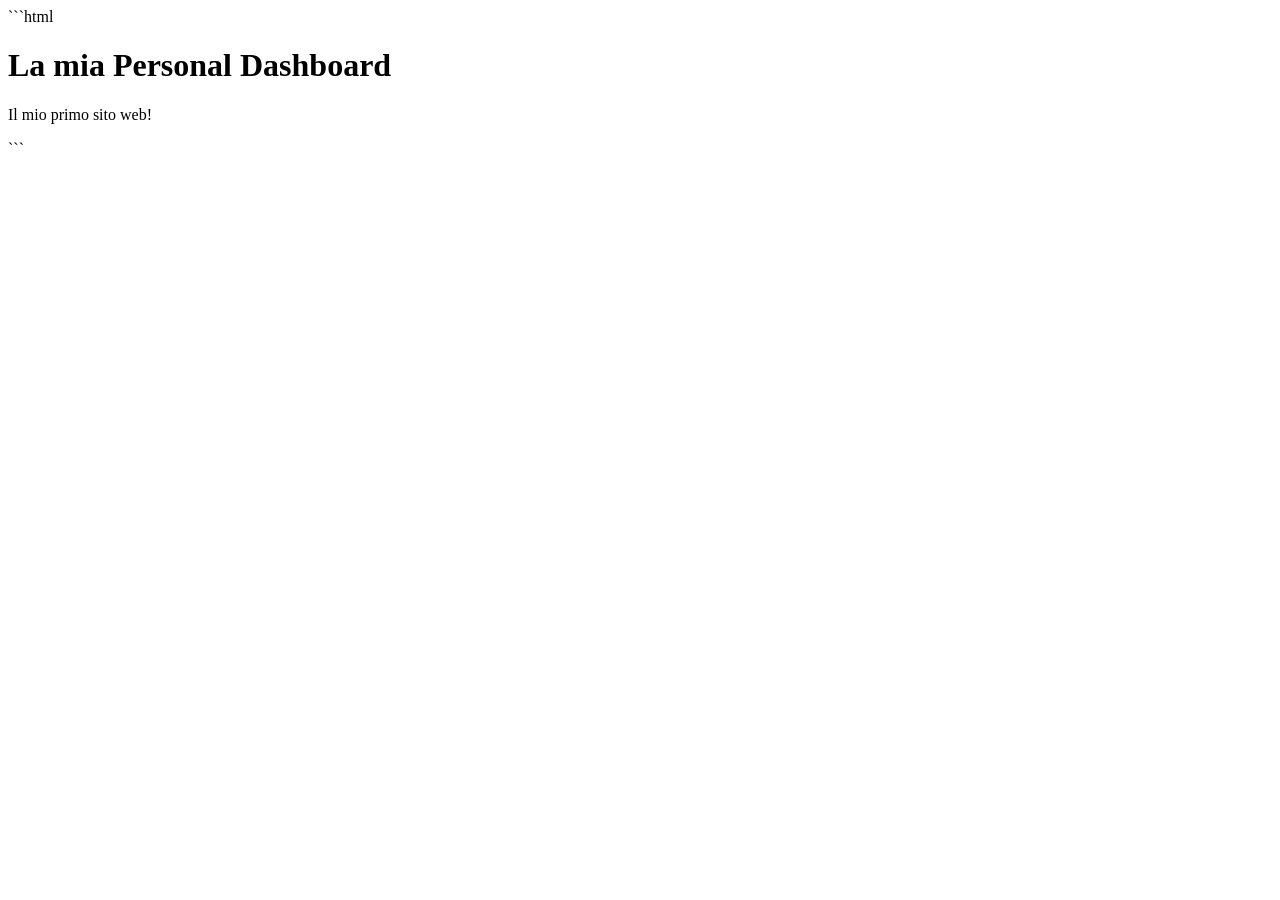
==== index.html @ 303d6ec5 "Create initial HTML page Create initial HTML page" ====
```html
<!DOCTYPE html>
<html lang="it">
<head>
    <meta charset="UTF-8">
    <meta name="viewport" content="width=device-width, initial-scale=1.0">
    <title>Personal Dashboard</title>
</head>

<body>
    <h1>La mia Personal Dashboard</h1>

    <p>Il mio primo sito web!</p>
</body>
</html>
```
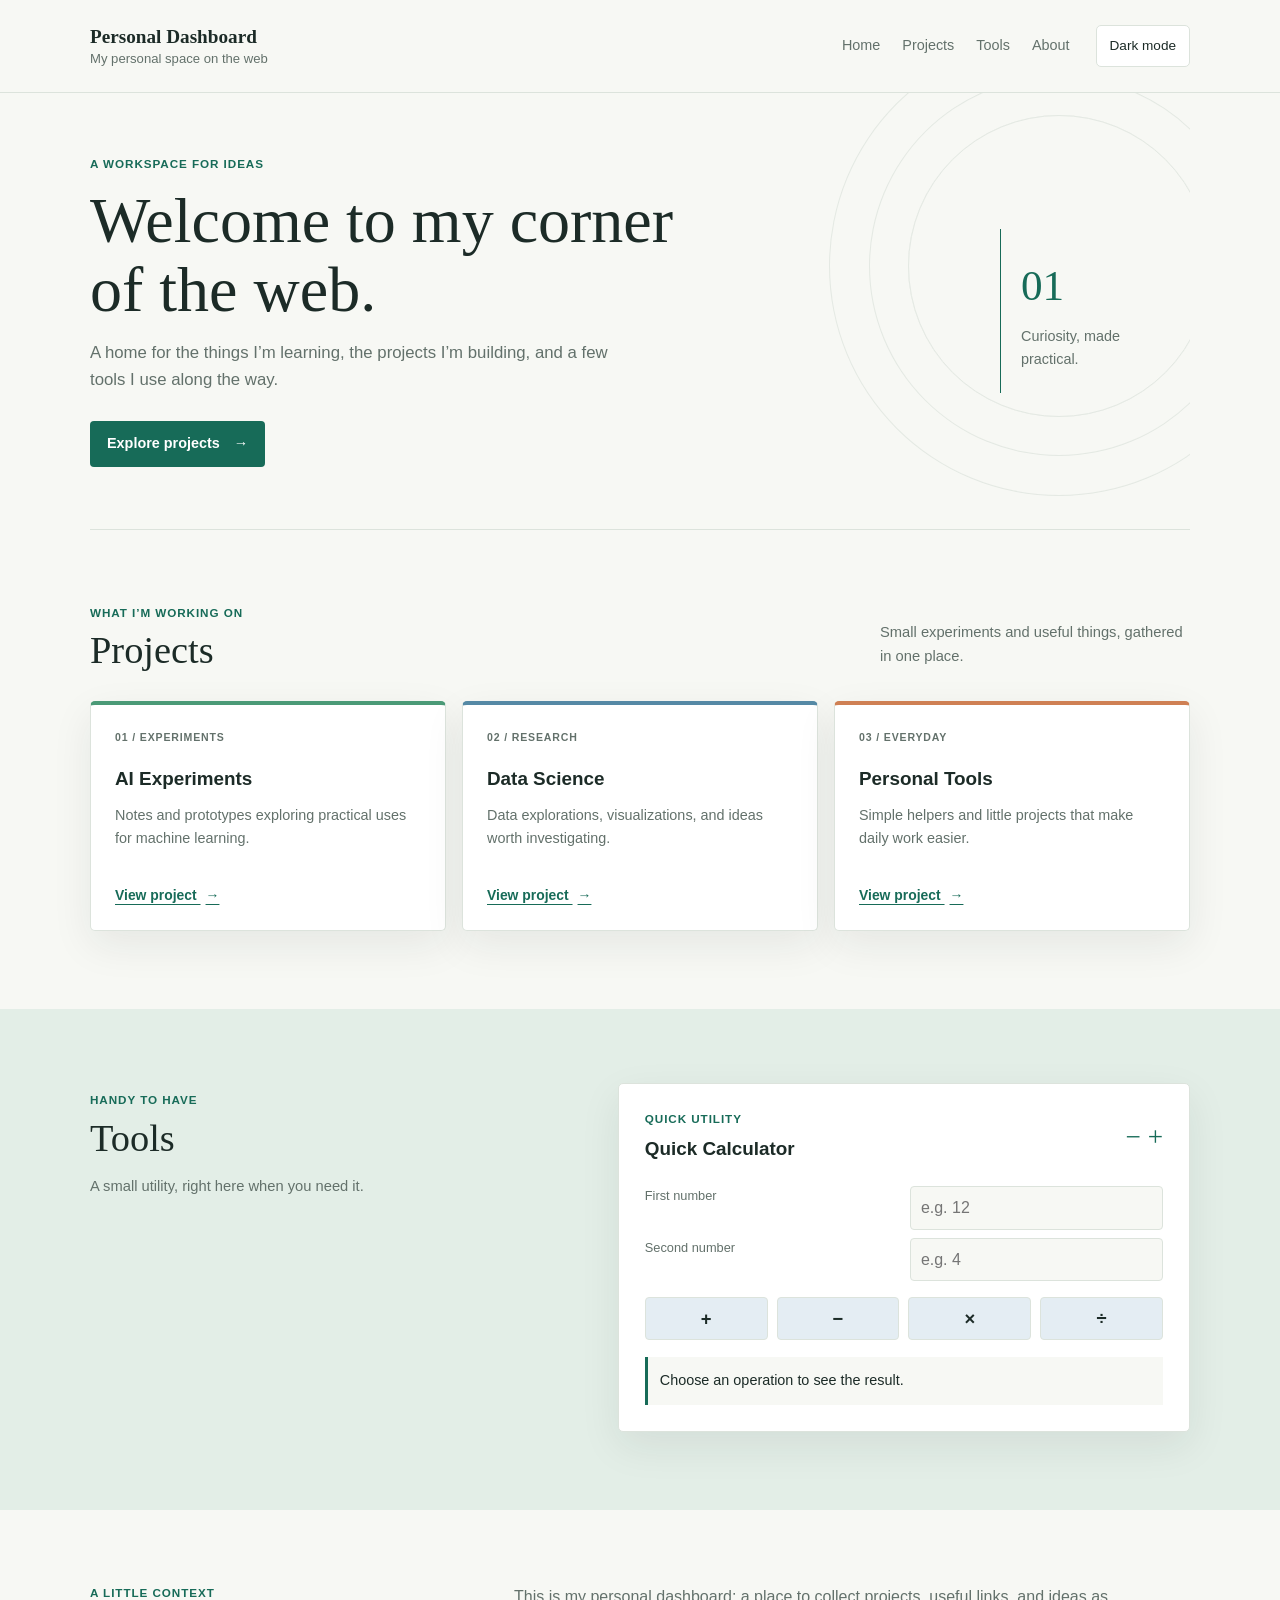
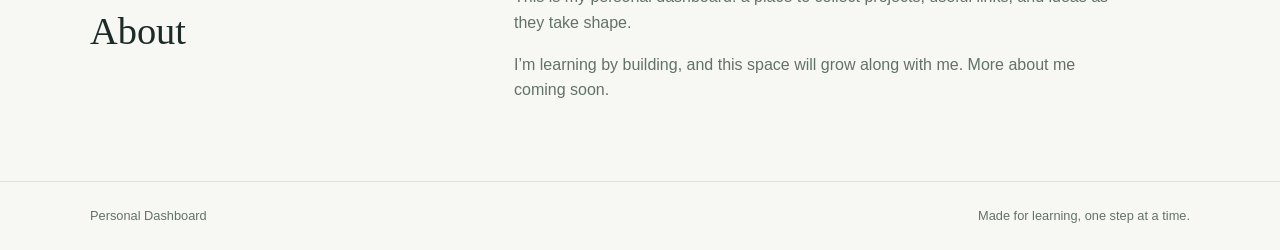
==== commit cc8aacde: "Add personal dashboard landing page Introduces a polished personal dashboard landing page with proje" ====
--- a/index.html
+++ b/index.html
@@ -1,16 +1,134 @@
-```html
 <!DOCTYPE html>
-<html lang="it">
+<html lang="en">
 <head>
     <meta charset="UTF-8">
     <meta name="viewport" content="width=device-width, initial-scale=1.0">
+    <meta name="description" content="A personal space for projects, useful tools, and notes.">
     <title>Personal Dashboard</title>
+    <link rel="stylesheet" href="style.css">
+    <script src="script.js" defer></script>
 </head>
+<body>
+    <header class="site-header">
+        <div class="header-inner">
+            <a class="brand" href="#home" aria-label="Personal Dashboard home">
+                <span class="brand-title">Personal Dashboard</span>
+                <span class="brand-subtitle">My personal space on the web</span>
+            </a>
 
-<body>
-    <h1>La mia Personal Dashboard</h1>
+            <div class="header-actions">
+                <nav class="site-nav" aria-label="Main navigation">
+                    <a href="#home">Home</a>
+                    <a href="#projects">Projects</a>
+                    <a href="#tools">Tools</a>
+                    <a href="#about">About</a>
+                </nav>
+                <button class="theme-toggle" id="theme-toggle" type="button" aria-pressed="false">
+                    Dark mode
+                </button>
+            </div>
+        </div>
+    </header>
 
-    <p>Il mio primo sito web!</p>
+    <main>
+        <section class="hero section-wrap" id="home" aria-labelledby="welcome-title">
+            <div class="hero-copy">
+                <p class="eyebrow">A workspace for ideas</p>
+                <h1 id="welcome-title">Welcome to my corner of the web.</h1>
+                <p class="hero-description">
+                    A home for the things I’m learning, the projects I’m building, and a few tools I use along the way.
+                </p>
+                <a class="button button-primary" href="#projects">Explore projects <span aria-hidden="true">&#8594;</span></a>
+            </div>
+            <div class="hero-note" aria-label="Dashboard note">
+                <span class="note-mark" aria-hidden="true">01</span>
+                <p>Curiosity, made practical.</p>
+            </div>
+        </section>
+
+        <section class="content-section section-wrap" id="projects" aria-labelledby="projects-title">
+            <div class="section-heading">
+                <div>
+                    <p class="eyebrow">What I’m working on</p>
+                    <h2 id="projects-title">Projects</h2>
+                </div>
+                <p class="section-intro">Small experiments and useful things, gathered in one place.</p>
+            </div>
+
+            <div class="project-grid">
+                <article class="project-card project-card-green">
+                    <span class="project-number">01 / EXPERIMENTS</span>
+                    <h3>AI Experiments</h3>
+                    <p>Notes and prototypes exploring practical uses for machine learning.</p>
+                    <a class="text-link" href="#projects" aria-label="View AI Experiments project">View project <span aria-hidden="true">&#8594;</span></a>
+                </article>
+                <article class="project-card project-card-blue">
+                    <span class="project-number">02 / RESEARCH</span>
+                    <h3>Data Science</h3>
+                    <p>Data explorations, visualizations, and ideas worth investigating.</p>
+                    <a class="text-link" href="#projects" aria-label="View Data Science project">View project <span aria-hidden="true">&#8594;</span></a>
+                </article>
+                <article class="project-card project-card-peach">
+                    <span class="project-number">03 / EVERYDAY</span>
+                    <h3>Personal Tools</h3>
+                    <p>Simple helpers and little projects that make daily work easier.</p>
+                    <a class="text-link" href="#projects" aria-label="View Personal Tools project">View project <span aria-hidden="true">&#8594;</span></a>
+                </article>
+            </div>
+        </section>
+
+        <section class="content-section tools-section" id="tools" aria-labelledby="tools-title">
+            <div class="section-wrap tools-layout">
+                <div class="section-heading tools-heading">
+                    <div>
+                        <p class="eyebrow">Handy to have</p>
+                        <h2 id="tools-title">Tools</h2>
+                    </div>
+                    <p class="section-intro">A small utility, right here when you need it.</p>
+                </div>
+
+                <div class="calculator" aria-labelledby="calculator-title">
+                    <div class="calculator-heading">
+                        <div>
+                            <p class="eyebrow">Quick utility</p>
+                            <h3 id="calculator-title">Quick Calculator</h3>
+                        </div>
+                        <span class="calculator-symbol" aria-hidden="true">&#8722; +</span>
+                    </div>
+                    <div class="calculator-inputs">
+                        <label for="first-number">First number</label>
+                        <input id="first-number" type="number" step="any" inputmode="decimal" placeholder="e.g. 12">
+                        <label for="second-number">Second number</label>
+                        <input id="second-number" type="number" step="any" inputmode="decimal" placeholder="e.g. 4">
+                    </div>
+                    <div class="operation-buttons" aria-label="Calculator operations">
+                        <button type="button" data-operation="add" aria-label="Add">+</button>
+                        <button type="button" data-operation="subtract" aria-label="Subtract">&#8722;</button>
+                        <button type="button" data-operation="multiply" aria-label="Multiply">&times;</button>
+                        <button type="button" data-operation="divide" aria-label="Divide">&divide;</button>
+                    </div>
+                    <p class="calculator-result" id="calculator-result" aria-live="polite">Choose an operation to see the result.</p>
+                </div>
+            </div>
+        </section>
+
+        <section class="content-section section-wrap about-section" id="about" aria-labelledby="about-title">
+            <div class="about-label">
+                <p class="eyebrow">A little context</p>
+                <h2 id="about-title">About</h2>
+            </div>
+            <div class="about-copy">
+                <p>This is my personal dashboard: a place to collect projects, useful links, and ideas as they take shape.</p>
+                <p>I’m learning by building, and this space will grow along with me. More about me coming soon.</p>
+            </div>
+        </section>
+    </main>
+
+    <footer class="site-footer">
+        <div class="section-wrap footer-inner">
+            <span>Personal Dashboard</span>
+            <span>Made for learning, one step at a time.</span>
+        </div>
+    </footer>
 </body>
 </html>
-```
--- a/style.css
+++ b/style.css
@@ -0,0 +1,580 @@
+:root {
+    color-scheme: light;
+    --page: #f7f8f4;
+    --surface: #ffffff;
+    --ink: #1c2b27;
+    --muted: #63716b;
+    --line: #dce3dc;
+    --accent: #176b58;
+    --accent-strong: #105644;
+    --soft-green: #e3eee7;
+    --soft-blue: #e4edf3;
+    --soft-peach: #f5e9dd;
+    --shadow: 0 14px 40px rgba(28, 43, 39, 0.08);
+}
+
+[data-theme="dark"] {
+    color-scheme: dark;
+    --page: #18221f;
+    --surface: #222f2a;
+    --ink: #edf2ed;
+    --muted: #b1beb6;
+    --line: #3b4a43;
+    --accent: #82d3b5;
+    --accent-strong: #a1e5c9;
+    --soft-green: #2b4036;
+    --soft-blue: #2b3d46;
+    --soft-peach: #483a31;
+    --shadow: 0 14px 40px rgba(0, 0, 0, 0.2);
+}
+
+* {
+    box-sizing: border-box;
+}
+
+html {
+    scroll-behavior: smooth;
+}
+
+body {
+    margin: 0;
+    background: var(--page);
+    color: var(--ink);
+    font-family: "Trebuchet MS", "Segoe UI", sans-serif;
+    line-height: 1.6;
+    transition: background-color 180ms ease, color 180ms ease;
+}
+
+a {
+    color: inherit;
+}
+
+button,
+input {
+    font: inherit;
+}
+
+button:focus-visible,
+a:focus-visible,
+input:focus-visible {
+    outline: 3px solid #e28d57;
+    outline-offset: 3px;
+}
+
+.section-wrap,
+.header-inner {
+    width: min(1100px, calc(100% - 48px));
+    margin: 0 auto;
+}
+
+.site-header {
+    border-bottom: 1px solid var(--line);
+    background: var(--page);
+}
+
+.header-inner,
+.header-actions,
+.site-nav,
+.footer-inner {
+    display: flex;
+    align-items: center;
+}
+
+.header-inner {
+    min-height: 92px;
+    justify-content: space-between;
+    gap: 24px;
+}
+
+.brand {
+    display: grid;
+    text-decoration: none;
+    line-height: 1.3;
+}
+
+.brand-title {
+    font-family: Georgia, "Times New Roman", serif;
+    font-size: 1.2rem;
+    font-weight: 700;
+}
+
+.brand-subtitle {
+    color: var(--muted);
+    font-size: 0.82rem;
+}
+
+.header-actions {
+    gap: 26px;
+}
+
+.site-nav {
+    gap: 22px;
+}
+
+.site-nav a {
+    color: var(--muted);
+    font-size: 0.9rem;
+    text-decoration: none;
+}
+
+.site-nav a:hover,
+.site-nav a:focus-visible {
+    color: var(--accent);
+}
+
+.theme-toggle {
+    padding: 9px 13px;
+    border: 1px solid var(--line);
+    border-radius: 5px;
+    background: var(--surface);
+    color: var(--ink);
+    cursor: pointer;
+    font-size: 0.85rem;
+}
+
+.theme-toggle:hover {
+    border-color: var(--accent);
+}
+
+.hero {
+    position: relative;
+    display: flex;
+    min-height: 400px;
+    align-items: center;
+    justify-content: space-between;
+    gap: 48px;
+    overflow: hidden;
+    padding-top: 62px;
+    padding-bottom: 62px;
+    border-bottom: 1px solid var(--line);
+}
+
+.hero::after {
+    position: absolute;
+    z-index: -1;
+    top: 22px;
+    right: -20px;
+    width: 300px;
+    height: 300px;
+    border: 1px solid var(--line);
+    border-radius: 50%;
+    box-shadow: 0 0 0 38px var(--page), 0 0 0 39px var(--line), 0 0 0 78px var(--page), 0 0 0 79px var(--line);
+    content: "";
+    opacity: 0.7;
+}
+
+.hero-copy {
+    max-width: 660px;
+}
+
+.eyebrow,
+.project-number {
+    margin: 0 0 12px;
+    color: var(--accent);
+    font-size: 0.73rem;
+    font-weight: 700;
+    letter-spacing: 0.08em;
+    text-transform: uppercase;
+}
+
+h1,
+h2,
+h3,
+p {
+    margin-top: 0;
+}
+
+h1,
+h2,
+.about-label h2 {
+    font-family: Georgia, "Times New Roman", serif;
+    font-weight: 500;
+}
+
+h1 {
+    max-width: 650px;
+    margin-bottom: 16px;
+    font-size: clamp(2.6rem, 5vw, 4.4rem);
+    line-height: 1.08;
+}
+
+.hero-description {
+    max-width: 540px;
+    margin-bottom: 27px;
+    color: var(--muted);
+    font-size: 1.05rem;
+}
+
+.button {
+    display: inline-flex;
+    min-height: 46px;
+    align-items: center;
+    gap: 14px;
+    padding: 0 17px;
+    border-radius: 4px;
+    font-size: 0.9rem;
+    font-weight: 700;
+    text-decoration: none;
+}
+
+.button-primary {
+    background: var(--accent);
+    color: #fff;
+}
+
+[data-theme="dark"] .button-primary {
+    color: #18221f;
+}
+
+.button-primary:hover {
+    background: var(--accent-strong);
+}
+
+.hero-note {
+    width: 190px;
+    flex: 0 0 auto;
+    padding: 22px 0 22px 20px;
+    border-left: 1px solid var(--accent);
+}
+
+.note-mark {
+    color: var(--accent);
+    font-family: Georgia, "Times New Roman", serif;
+    font-size: 2.7rem;
+}
+
+.hero-note p {
+    max-width: 130px;
+    margin: 5px 0 0;
+    color: var(--muted);
+    font-size: 0.9rem;
+}
+
+.content-section {
+    padding-top: 74px;
+    padding-bottom: 78px;
+}
+
+.section-heading {
+    display: flex;
+    align-items: end;
+    justify-content: space-between;
+    gap: 24px;
+    margin-bottom: 28px;
+}
+
+.section-heading .eyebrow,
+.about-label .eyebrow,
+.calculator-heading .eyebrow {
+    margin-bottom: 5px;
+}
+
+h2 {
+    margin-bottom: 0;
+    font-size: 2.4rem;
+    line-height: 1.2;
+}
+
+.section-intro {
+    max-width: 310px;
+    margin-bottom: 5px;
+    color: var(--muted);
+    font-size: 0.92rem;
+}
+
+.project-grid {
+    display: grid;
+    grid-template-columns: repeat(3, minmax(0, 1fr));
+    gap: 16px;
+}
+
+.project-card {
+    display: flex;
+    min-height: 230px;
+    flex-direction: column;
+    align-items: flex-start;
+    padding: 24px;
+    border: 1px solid var(--line);
+    border-radius: 5px;
+    background: var(--surface);
+    box-shadow: var(--shadow);
+}
+
+.project-card-green {
+    border-top: 4px solid #4b9a77;
+}
+
+.project-card-blue {
+    border-top: 4px solid #5589a5;
+}
+
+.project-card-peach {
+    border-top: 4px solid #cf8054;
+}
+
+.project-number {
+    margin-bottom: 18px;
+    color: var(--muted);
+    font-size: 0.66rem;
+}
+
+.project-card h3,
+.calculator h3 {
+    margin-bottom: 9px;
+    font-size: 1.18rem;
+}
+
+.project-card p {
+    margin-bottom: 22px;
+    color: var(--muted);
+    font-size: 0.9rem;
+}
+
+.text-link {
+    margin-top: auto;
+    color: var(--accent);
+    font-size: 0.87rem;
+    font-weight: 700;
+    text-decoration-thickness: 1px;
+    text-underline-offset: 4px;
+}
+
+.text-link span {
+    margin-left: 5px;
+}
+
+.tools-section {
+    background: var(--soft-green);
+}
+
+.tools-layout {
+    display: grid;
+    grid-template-columns: minmax(0, 0.8fr) minmax(360px, 1fr);
+    align-items: start;
+    gap: 70px;
+}
+
+.tools-heading {
+    display: block;
+    margin: 8px 0 0;
+}
+
+.tools-heading .section-intro {
+    margin-top: 14px;
+}
+
+.calculator {
+    padding: 26px;
+    border: 1px solid var(--line);
+    border-radius: 5px;
+    background: var(--surface);
+    box-shadow: var(--shadow);
+}
+
+.calculator-heading {
+    display: flex;
+    align-items: center;
+    justify-content: space-between;
+    margin-bottom: 22px;
+}
+
+.calculator-heading h3 {
+    margin-bottom: 0;
+}
+
+.calculator-symbol {
+    color: var(--accent);
+    font-family: Georgia, "Times New Roman", serif;
+    font-size: 1.7rem;
+}
+
+.calculator-inputs {
+    display: grid;
+    grid-template-columns: 1fr 1fr;
+    gap: 8px 12px;
+}
+
+.calculator-inputs label {
+    color: var(--muted);
+    font-size: 0.8rem;
+}
+
+.calculator-inputs input {
+    width: 100%;
+    min-width: 0;
+    min-height: 43px;
+    padding: 8px 10px;
+    border: 1px solid var(--line);
+    border-radius: 4px;
+    background: var(--page);
+    color: var(--ink);
+}
+
+.operation-buttons {
+    display: grid;
+    grid-template-columns: repeat(4, 1fr);
+    gap: 9px;
+    margin-top: 16px;
+}
+
+.operation-buttons button {
+    min-height: 43px;
+    border: 1px solid var(--line);
+    border-radius: 4px;
+    background: var(--soft-blue);
+    color: var(--ink);
+    cursor: pointer;
+    font-size: 1.15rem;
+    font-weight: 700;
+}
+
+.operation-buttons button:hover {
+    border-color: var(--accent);
+    color: var(--accent);
+}
+
+.calculator-result {
+    min-height: 48px;
+    margin: 17px 0 0;
+    padding: 12px;
+    border-left: 3px solid var(--accent);
+    background: var(--page);
+    font-size: 0.9rem;
+    overflow-wrap: anywhere;
+}
+
+.about-section {
+    display: grid;
+    grid-template-columns: 0.7fr 1.3fr;
+    gap: 60px;
+}
+
+.about-copy {
+    max-width: 600px;
+    color: var(--muted);
+}
+
+.about-copy p:last-child {
+    margin-bottom: 0;
+}
+
+.site-footer {
+    border-top: 1px solid var(--line);
+}
+
+.footer-inner {
+    min-height: 68px;
+    justify-content: space-between;
+    gap: 20px;
+    color: var(--muted);
+    font-size: 0.8rem;
+}
+
+@media (max-width: 760px) {
+    .header-inner {
+        align-items: flex-start;
+        flex-direction: column;
+        padding-top: 18px;
+        padding-bottom: 16px;
+    }
+
+    .header-actions {
+        width: 100%;
+        justify-content: space-between;
+        gap: 12px;
+    }
+
+    .site-nav {
+        flex-wrap: wrap;
+        gap: 10px 18px;
+    }
+
+    .hero {
+        min-height: 350px;
+        gap: 20px;
+    }
+
+    .hero-note {
+        display: none;
+    }
+
+    .project-grid {
+        grid-template-columns: 1fr;
+    }
+
+    .project-card {
+        min-height: 195px;
+    }
+
+    .tools-layout {
+        grid-template-columns: 1fr;
+        gap: 25px;
+    }
+
+    .tools-heading {
+        margin-top: 0;
+    }
+
+    .about-section {
+        grid-template-columns: 1fr;
+        gap: 20px;
+    }
+}
+
+@media (max-width: 480px) {
+    .section-wrap,
+    .header-inner {
+        width: min(100% - 32px, 1100px);
+    }
+
+    .header-actions {
+        align-items: flex-start;
+        flex-direction: column;
+    }
+
+    .hero {
+        min-height: 0;
+        padding-top: 68px;
+        padding-bottom: 68px;
+    }
+
+    h1 {
+        font-size: 2.8rem;
+    }
+
+    .section-heading {
+        align-items: flex-start;
+        flex-direction: column;
+        gap: 10px;
+    }
+
+    .content-section {
+        padding-top: 56px;
+        padding-bottom: 58px;
+    }
+
+    .calculator {
+        padding: 19px;
+    }
+
+    .footer-inner {
+        align-items: flex-start;
+        flex-direction: column;
+        justify-content: center;
+        gap: 2px;
+        padding-top: 14px;
+        padding-bottom: 14px;
+    }
+}
+
+@media (prefers-reduced-motion: reduce) {
+    html {
+        scroll-behavior: auto;
+    }
+
+    *,
+    *::before,
+    *::after {
+        transition-duration: 0.01ms !important;
+    }
+}
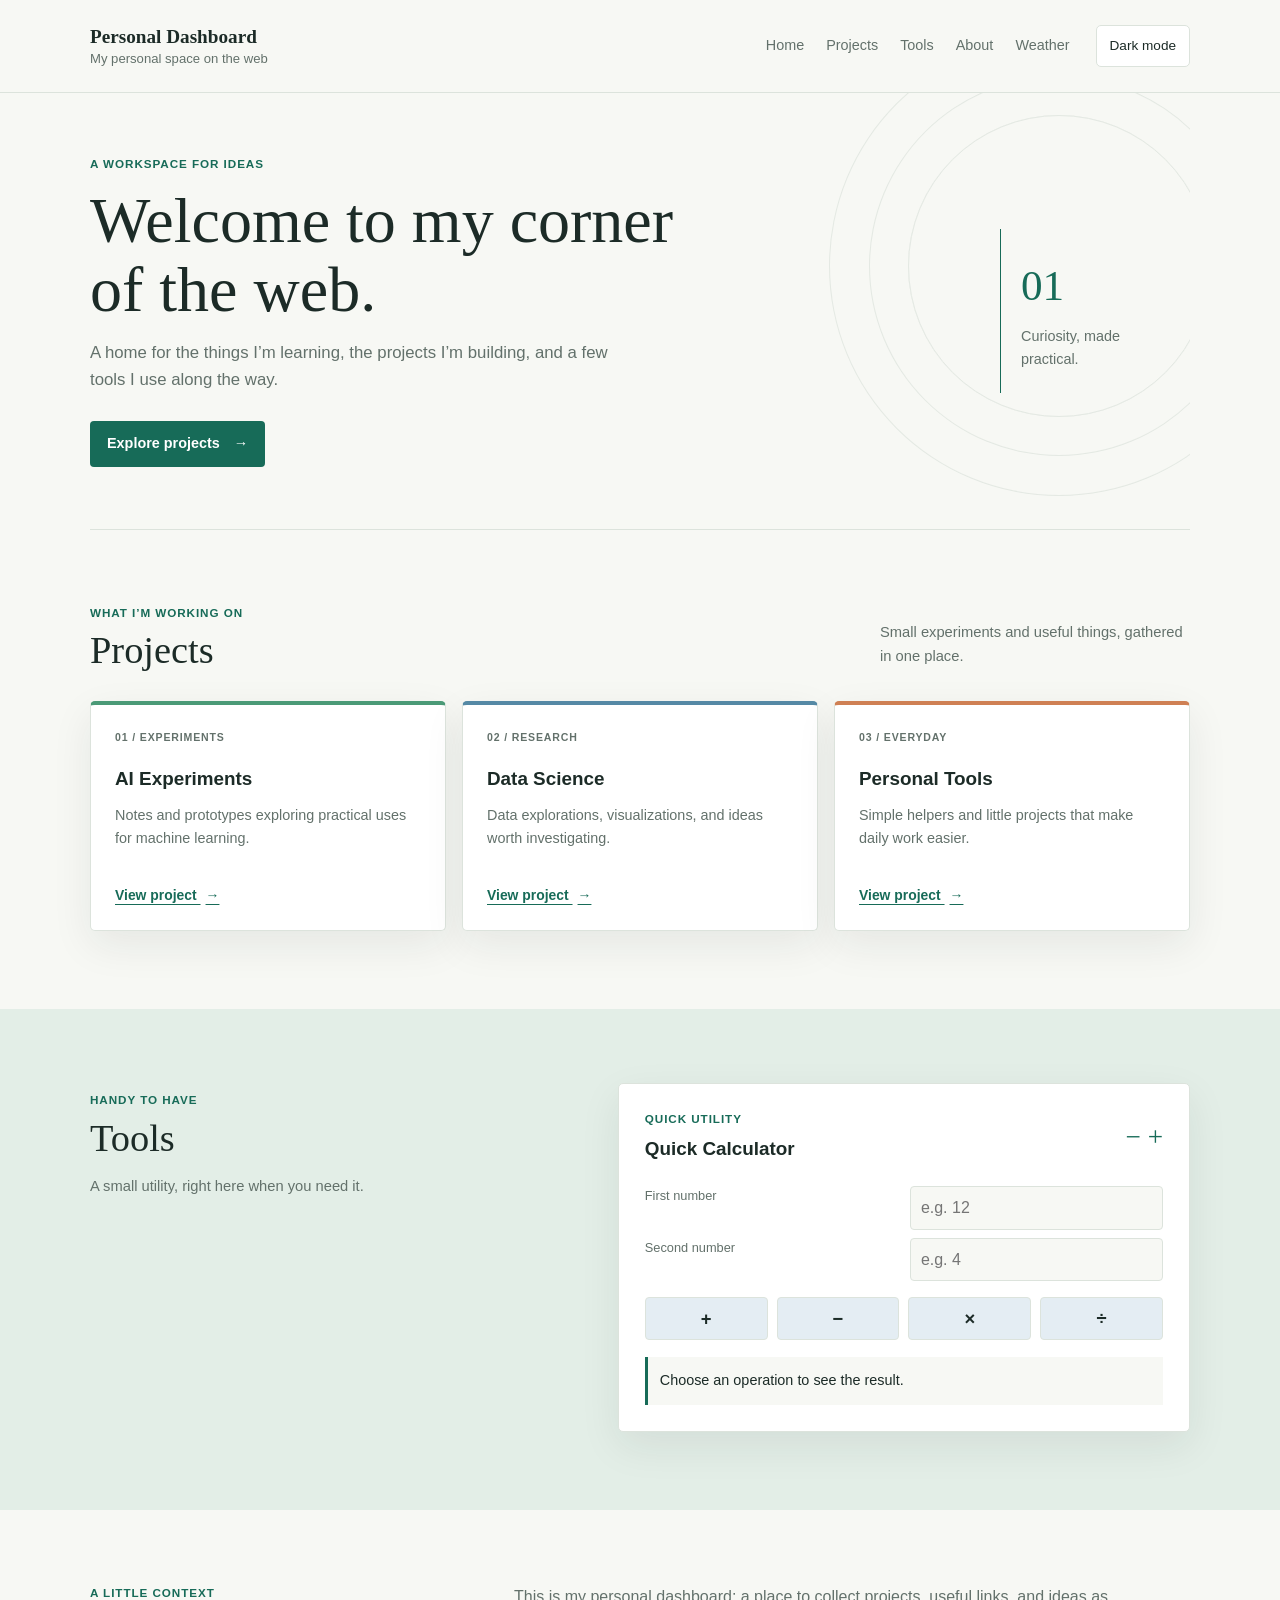
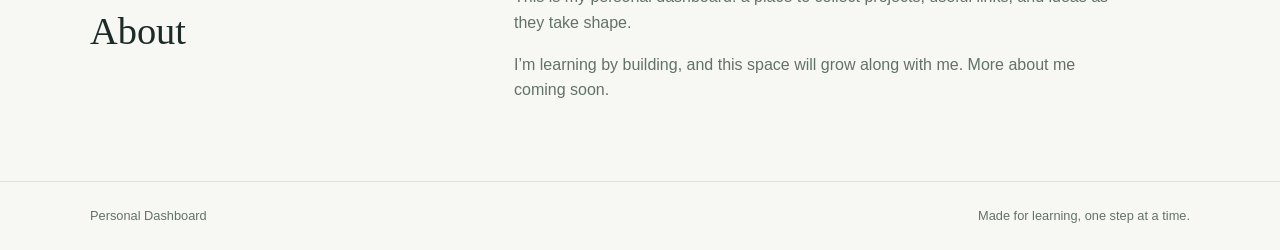
==== commit 795ebcd5: "Pagina meteo con API Open-Meteo Introduce a new weather view and client-side integration with Open-M" ====
--- a/index.html
+++ b/index.html
@@ -22,6 +22,7 @@
                     <a href="#projects">Projects</a>
                     <a href="#tools">Tools</a>
                     <a href="#about">About</a>
+                    <a href="weather.html">Weather</a>
                 </nav>
                 <button class="theme-toggle" id="theme-toggle" type="button" aria-pressed="false">
                     Dark mode
--- a/style.css
+++ b/style.css
@@ -470,6 +470,199 @@
     font-size: 0.8rem;
 }
 
+.weather-main {
+    min-height: calc(100vh - 161px);
+    padding-top: 68px;
+    padding-bottom: 80px;
+}
+
+.weather-intro {
+    max-width: 650px;
+    margin-bottom: 34px;
+}
+
+.weather-intro h1 {
+    margin-bottom: 14px;
+}
+
+.weather-intro > p:last-child {
+    max-width: 540px;
+    color: var(--muted);
+}
+
+.weather-layout {
+    display: grid;
+    grid-template-columns: minmax(260px, 0.8fr) minmax(0, 1.2fr);
+    align-items: start;
+    gap: 22px;
+}
+
+.weather-form-panel,
+.weather-panel {
+    min-height: 310px;
+    padding: 26px;
+    border: 1px solid var(--line);
+    border-radius: 5px;
+    background: var(--surface);
+    box-shadow: var(--shadow);
+}
+
+.weather-form-panel h2,
+.weather-panel h2 {
+    margin-bottom: 20px;
+    font-size: 1.45rem;
+}
+
+.coordinate-fields {
+    display: grid;
+    gap: 15px;
+}
+
+.coordinate-fields label {
+    color: var(--muted);
+    font-size: 0.83rem;
+}
+
+.coordinate-fields input {
+    width: 100%;
+    min-height: 46px;
+    margin-top: 5px;
+    padding: 9px 11px;
+    border: 1px solid var(--line);
+    border-radius: 4px;
+    background: var(--page);
+    color: var(--ink);
+}
+
+.weather-submit {
+    width: 100%;
+    justify-content: center;
+    margin-top: 20px;
+    border: 0;
+    cursor: pointer;
+}
+
+.weather-submit:disabled {
+    cursor: wait;
+    opacity: 0.7;
+}
+
+.weather-hint {
+    margin: 12px 0 0;
+    color: var(--muted);
+    font-size: 0.78rem;
+}
+
+.weather-panel {
+    display: flex;
+    flex-direction: column;
+}
+
+.weather-empty {
+    display: grid;
+    flex: 1;
+    place-content: center;
+    min-height: 220px;
+    color: var(--muted);
+    text-align: center;
+}
+
+.weather-empty[hidden],
+.weather-result[hidden] {
+    display: none;
+}
+
+.weather-empty-mark {
+    margin-bottom: 10px;
+    color: var(--accent);
+    font-family: Georgia, "Times New Roman", serif;
+    font-size: 2.5rem;
+}
+
+.weather-empty p {
+    margin: 0;
+}
+
+.weather-result-heading {
+    display: flex;
+    align-items: flex-start;
+    justify-content: space-between;
+    gap: 20px;
+    margin-bottom: 22px;
+}
+
+.weather-result-heading h3 {
+    margin: 0 0 5px;
+    color: var(--muted);
+    font-size: 1rem;
+    font-weight: 500;
+}
+
+.weather-result-heading p {
+    margin: 0;
+    color: var(--muted);
+    font-size: 0.8rem;
+}
+
+.weather-temperature {
+    color: var(--accent);
+    font-family: Georgia, "Times New Roman", serif;
+    font-size: 3.3rem;
+    line-height: 1;
+    white-space: nowrap;
+}
+
+.weather-condition {
+    margin-bottom: 4px;
+    font-size: 1.12rem;
+    font-weight: 700;
+}
+
+.weather-time {
+    margin-bottom: 0;
+    color: var(--muted);
+    font-size: 0.8rem;
+}
+
+.weather-details {
+    display: grid;
+    grid-template-columns: repeat(2, minmax(0, 1fr));
+    margin: auto 0 0;
+    border-top: 1px solid var(--line);
+}
+
+.weather-details div {
+    padding: 15px 8px 0 0;
+}
+
+.weather-details dt {
+    color: var(--muted);
+    font-size: 0.75rem;
+}
+
+.weather-details dd {
+    margin: 3px 0 0;
+    font-size: 0.95rem;
+    font-weight: 700;
+}
+
+.weather-status {
+    min-height: 24px;
+    margin: 16px 0 0;
+    color: var(--muted);
+    font-size: 0.85rem;
+}
+
+.weather-attribution {
+    margin: 18px 0 0;
+    color: var(--muted);
+    font-size: 0.78rem;
+}
+
+.weather-attribution a {
+    color: var(--accent);
+}
+
 @media (max-width: 760px) {
     .header-inner {
         align-items: flex-start;
@@ -519,6 +712,10 @@
         grid-template-columns: 1fr;
         gap: 20px;
     }
+
+    .weather-layout {
+        grid-template-columns: 1fr;
+    }
 }
 
 @media (max-width: 480px) {
@@ -555,6 +752,29 @@
 
     .calculator {
         padding: 19px;
+    }
+
+    .weather-main {
+        padding-top: 48px;
+        padding-bottom: 58px;
+    }
+
+    .weather-form-panel,
+    .weather-panel {
+        min-height: 0;
+        padding: 20px;
+    }
+
+    .weather-panel {
+        min-height: 290px;
+    }
+
+    .weather-result-heading {
+        gap: 8px;
+    }
+
+    .weather-temperature {
+        font-size: 2.8rem;
     }
 
     .footer-inner {
